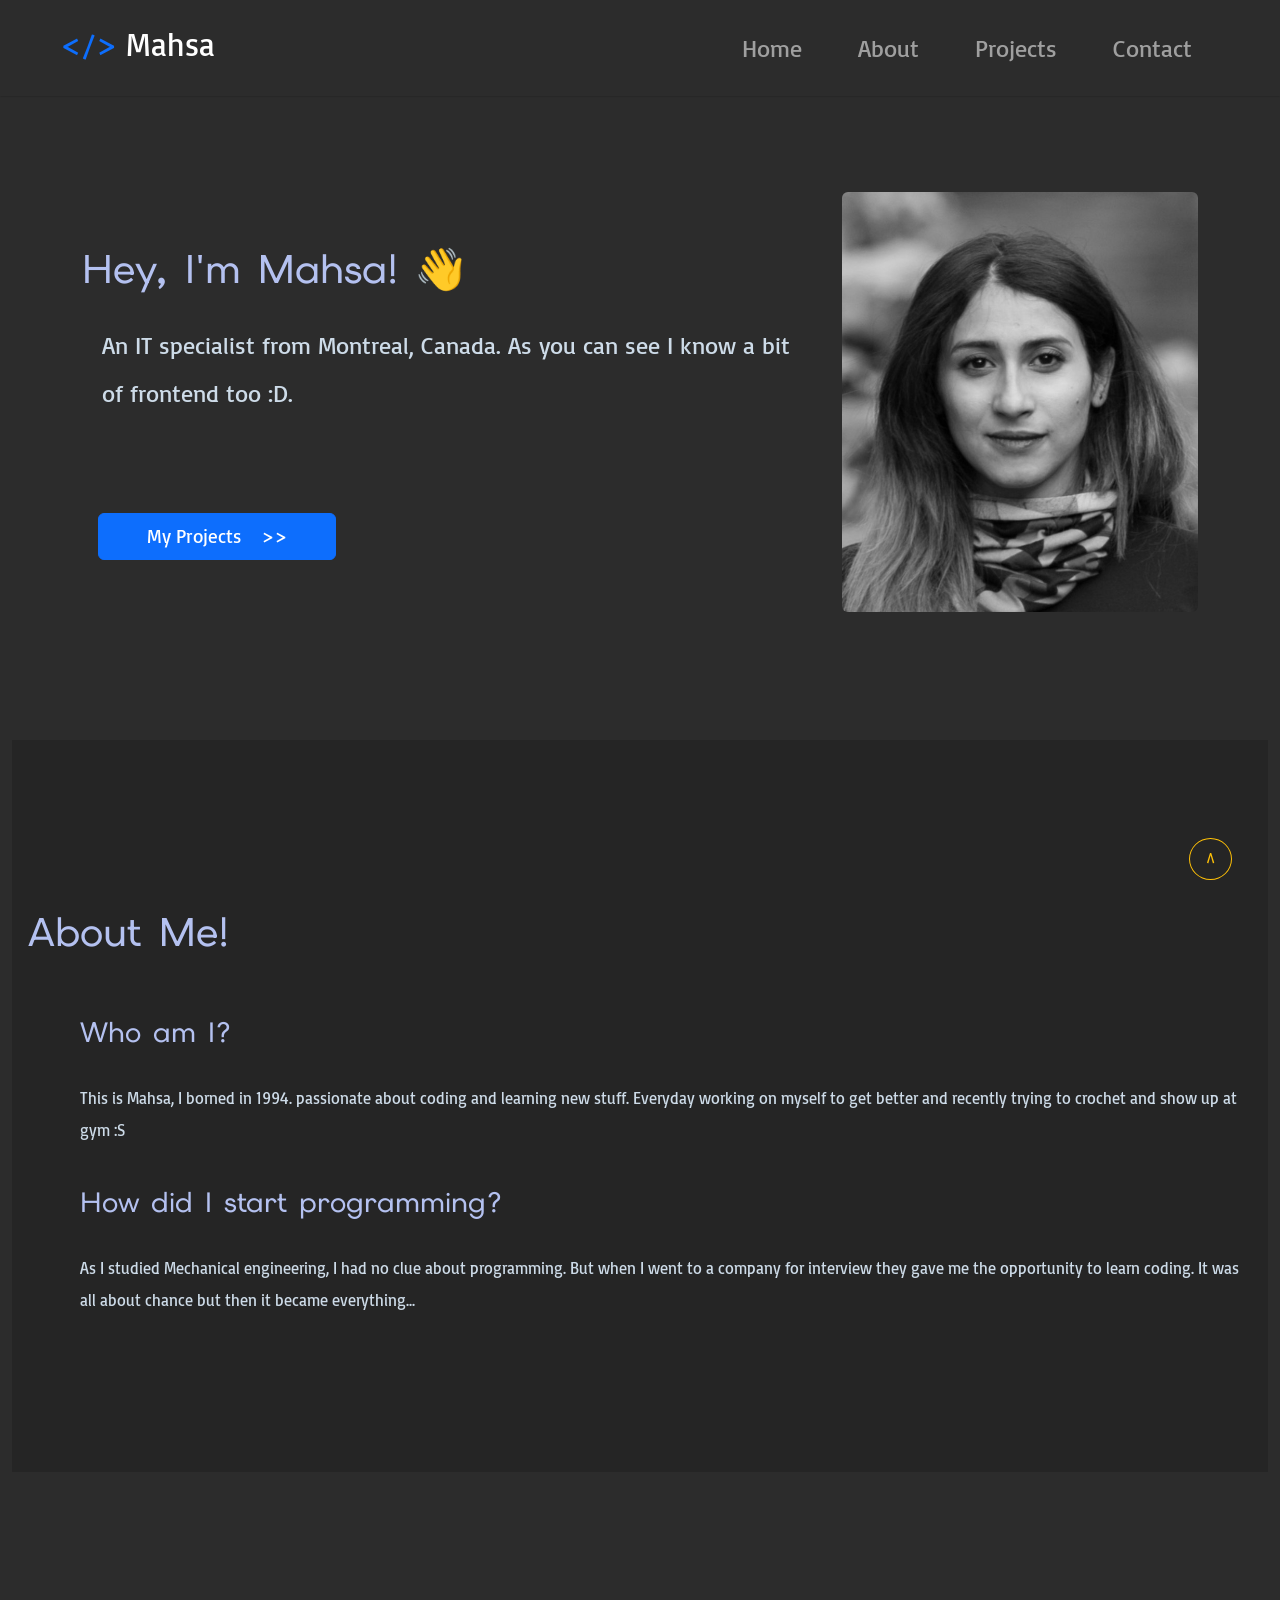
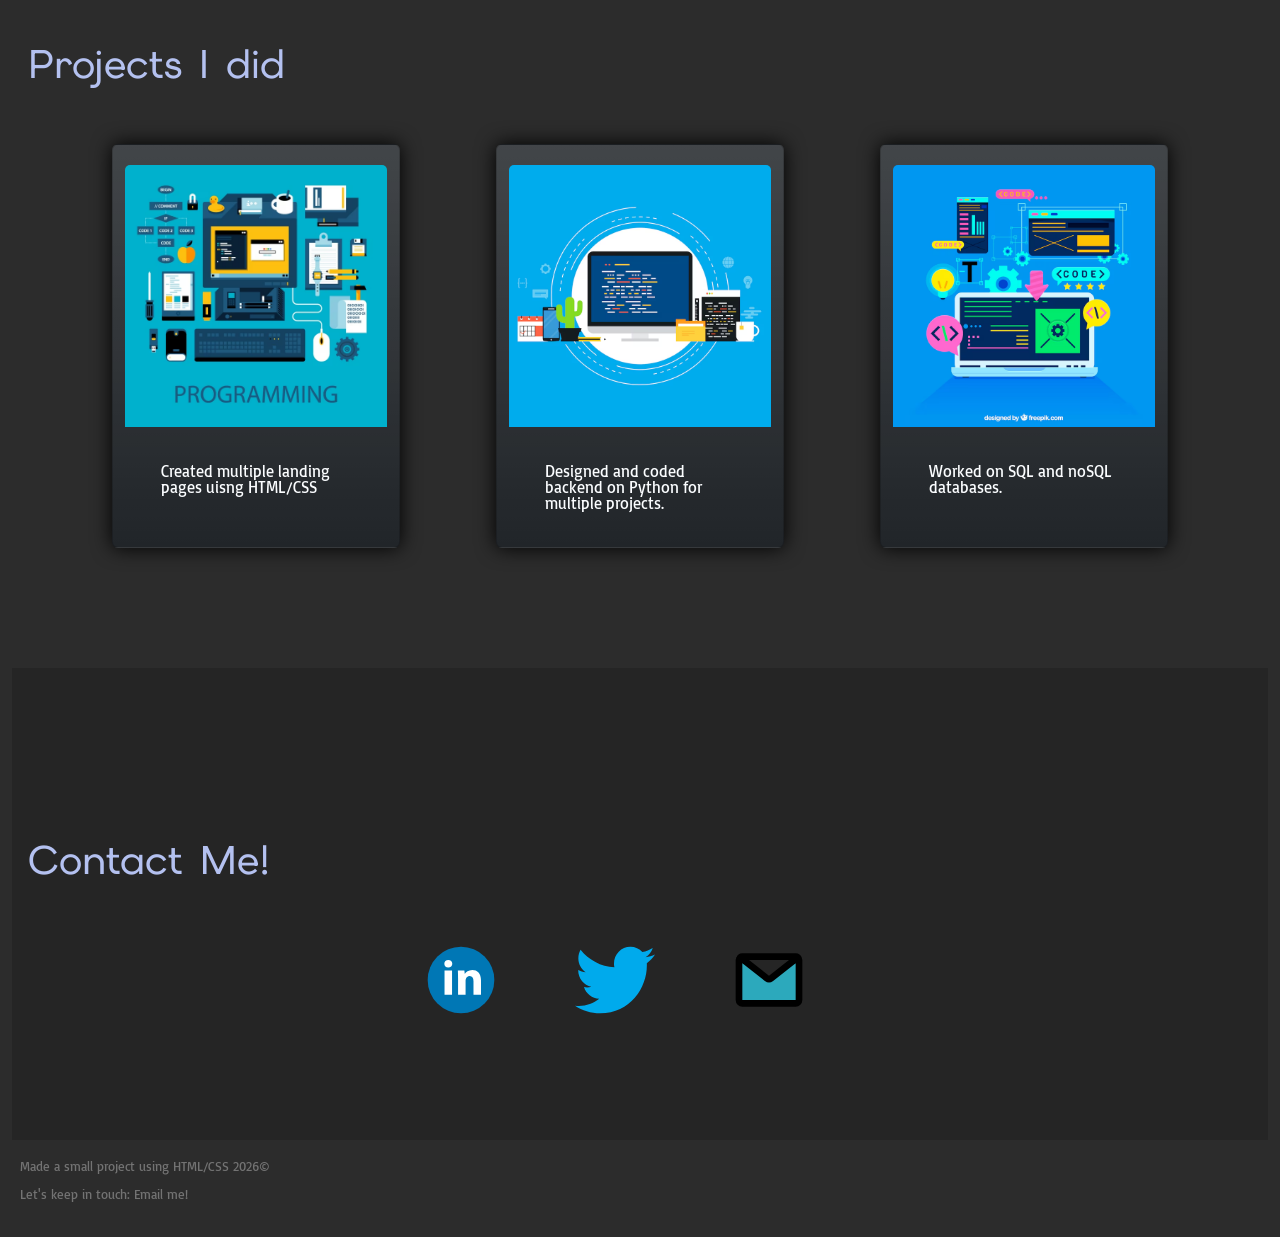
==== index.html @ 157a66ca "First commit to push the project" ====
<!DOCTYPE html>
<html lang="en">

<head>
    <meta charset="UTF-8">
    <meta name="viewport" content="width=device-width, initial-scale=1.0">
    <title>Mahsa's Portfolio</title>
    <link href="https://cdn.jsdelivr.net/npm/bootstrap@5.3.8/dist/css/bootstrap.min.css" rel="stylesheet"
        integrity="sha384-sRIl4kxILFvY47J16cr9ZwB07vP4J8+LH7qKQnuqkuIAvNWLzeN8tE5YBujZqJLB" crossorigin="anonymous">
    <link rel="stylesheet" href="styles.css">
    <link rel="preconnect" href="https://fonts.googleapis.com">
    <link rel="preconnect" href="https://fonts.gstatic.com" crossorigin>
    <link
        href="https://fonts.googleapis.com/css2?family=Basic&family=Elms+Sans:ital,wght@0,100..900;1,100..900&display=swap"
        rel="stylesheet">
</head>

<body>
    <!-- putting the whole body into a div for having better experience on bigger screens -->
    <div id="body">
        <header class="sticky-top">
            <!-- navbar -->
            <nav class="navbar navbar-expand-lg navbar-dark mx-lg-5">
                <div class="container-fluid">
                    <a class="navbar-brand" href="#">
                        <h2><span>&lt;/> </span>Mahsa</h2>
                    </a>
                    <button class="navbar-toggler" type="button" data-bs-toggle="collapse" data-bs-target="#navbarNav"
                        aria-controls="navbarNav" aria-expanded="false" aria-label="Toggle Navigation">
                        <span class="navbar-toggler-icon"></span>
                    </button>
                    <div class="collapse navbar-collapse" id="navbarNav">
                        <ul class="navbar-nav ms-auto mb-2 mb-lg-0">
                            <li class="nav-item"><a class="nav-link" href="#">Home</a></li>
                            <li class="nav-item"><a class="nav-link" href="#about">About</a></li>
                            <li class="nav-item"><a class="nav-link" href="#projects">Projects</a></li>
                            <li class="nav-item"><a class="nav-link" href="#contact">Contact</a></li>
                        </ul>
                    </div>

                </div>

            </nav>
        </header>
        <!-- body contect -->
        <div class="container-fluid">
            <!-- hero -->
            <section class="container py-5 mt-lg-5" id="hero">
                <div class="row align-items-center text-center text-md-start">

                    <!-- Image -->
                    <div class="col-12 col-md-4 order-1 order-md-2 mb-4 mb-md-0">
                        <img src="images/Mahsa1.jpeg" alt="profile picture" class="img-fluid rounded mx-auto d-block">
                    </div>

                    <!-- Content -->
                    <div class="col-12 col-md-8 order-2 order-md-1">
                        <h1>Hey, I'm Mahsa! 👋</h1>
                        <p>
                            An IT specialist from Montreal, Canada.
                            As you can see I know a bit of frontend too :D.
                        </p>
                        <button onclick="document.getElementById('projects').scrollIntoView({ behavior: 'smooth' })"
                            class="btn btn-primary px-5 py-2 mx-lg-3 ">
                            My Projects &nbsp;&nbsp;&nbsp;>>
                        </button>
                    </div>

                </div>
            </section>
            <!-- About -->
            <section id="about">
                <h1 class="ms-lg-3 text-center text-md-start py-5">About Me!</h1>
                <h3 class="ms-lg-5 text-center text-md-start py-1">Who am I?</h3>
                <p class="ms-lg-5 text-center text-md-start">
                    This is Mahsa, I borned in 1994. passionate about coding and learning new stuff. Everyday working on
                    myself to get better and recently trying to crochet and show up at gym :S
                </p>
                <h3 class="ms-lg-5 text-center text-md-start py-1">How did I start programming?</h3>
                <p class="ms-lg-5 text-center text-md-start">
                    As I studied Mechanical engineering, I had no clue about programming. But when I went to a company
                    for
                    interview they gave me the opportunity to learn coding. It was all about chance but then it became
                    everything...
                </p>
            </section>
            <!-- projects -->
            <section id="projects">
                <h1 class="ms-lg-3 text-center text-md-start py-5">Projects I did</h1>
                <div class="row justify-content-center g-4">
                    <div class="card mx-5 bg-dark bg-gradient" style="width: 18rem;">
                        <img src="images/image4.avif" class="card-img-top" alt="...">
                        <div class="card-body">
                            <p class="card-text">Created multiple landing pages uisng HTML/CSS</p>
                        </div>
                    </div>

                    <div class="card mx-5 bg-dark bg-gradient" style="width: 18rem;">
                        <img src="images/image2.avif" class="card-img-top" alt="...">
                        <div class="card-body">
                            <p class="card-text">Designed and coded backend on Python for multiple projects.</p>
                        </div>
                    </div>

                    <div class="card mx-5 bg-dark bg-gradient" style="width: 18rem;">
                        <img src="images/image3.avif" class="card-img-top" alt="...">
                        <div class="card-body">
                            <p class="card-text">Worked on SQL and noSQL databases.</p>
                        </div>
                    </div>

                </div>

            </section>
            <!-- Contact -->
            <section id="contact">
                <h1 class="ms-lg-3 text-center text-md-start py-5">Contact Me!</h1>
                <div class="d-flex flex-column flex-md-row justify-content-center align-items-center gap-4">

                    <a href="https://ca.linkedin.com/" target="_blank">
                        <img src="images/linkedin-svgrepo-com.svg" alt="linkedin" class="img-fluid">
                    </a>

                    <a href="https://x.com/" target="_blank">
                        <img src="images/twitter-color-svgrepo-com.svg" alt="twitter" class="img-fluid">
                    </a>

                    <a href="mailto:mahsa-vahidinasab@gmail.com" target="_blank">
                        <img src="images/email-svgrepo-com.svg" alt="email" class="img-fluid">
                    </a>

                </div>

            </section>

        </div>
        <!-- scroll to top button -->
        <button type="button" class="btn btn-outline-warning sticky-bottom me-5 float-end rounded-circle px-3 py-2"
            onclick="document.getElementById('hero').scrollIntoView({ behavior: 'smooth' })">^</button>
        <footer>
            <p>Made a small project using HTML/CSS 2026&copy;</p>
            <p>Let's keep in touch: <a href="mailto:mahsa-vahidinasab@gmail.com">Email me!</a></p>
        </footer>
    </div>

    <script src="https://cdn.jsdelivr.net/npm/bootstrap@5.3.8/dist/js/bootstrap.bundle.min.js"
        integrity="sha384-FKyoEForCGlyvwx9Hj09JcYn3nv7wiPVlz7YYwJrWVcXK/BmnVDxM+D2scQbITxI"
        crossorigin="anonymous"></script>

</body>

</html>
---- styles.css ----
* {
    margin: 0;
    padding: 0;
    box-sizing: border-box;
}
body {
    font-family: "Basic", sans-serif;
    font-size: 16px;
    color: rgb(205, 219, 232);
    background-image: url(images/background.svg);
    background-attachment: fixed;
    line-height: 1;
}

#body {
    max-width: 1600px;
    box-shadow:  0 0 2px 0  #000000;
    margin: auto;
    background-color: #2c2c2c;
}

h1, h3 {
    font-family: "Elms Sans", sans-serif;
    color: #b4c1f0;
    
}
section {
    padding-top: 120px;
    padding-bottom: 120px;
}
p, h3{
    padding: 20px;
}

a {
    text-decoration: none;
    color: inherit;
}

/* Navbar
------------------------ */
header {
    background-color: #2c2c2c;
    box-shadow:  0 0 2px 0  #00000050;
}
header ul li {
    padding: 20px;
    font-size: 1.5rem;
    transition: color 1s;
}
header ul li:hover {
    color: #fbfdff;
}
header h2 span {
    color: #0d6efd;
}
.navbar-brand h2 {
    font-size: 2rem;
}

/* Hero
------------------------ */

#hero p {
    font-size: 1.5rem;
    line-height: 2;
}
#hero button {
    font-size: 1.2rem;
    margin-top: 60px;
}
#hero img {
    filter: grayscale(100%);
}

/* About
------------------------ */

#about {
    margin-top: 80px;
    background-color: #252525;
}
#about p {
    line-height: 2;
}

/* Project
------------------------- */
#projects img {
    margin-top: 20px;
    
}
.card {
    box-shadow: 0 0 20px 0  #000000;
    color: #fbfdff;
}

/* Contact
-------------------------- */
#contact img {
    width: 50px;
    height: 50px;
}
#contact {
    background-color: #252525;
}

@media (min-width:1200px) {
    #contact img {
    width: 80px;
    height: 80px;
    margin-right: 50px;
}
}

/* footer
-------------------------- */
footer {
    padding: 20px;
}
footer p {
    font-size: 0.8rem;
    padding: 0;
    color: #737373;
}

.sticky-bottom {
    bottom: 20px;
}
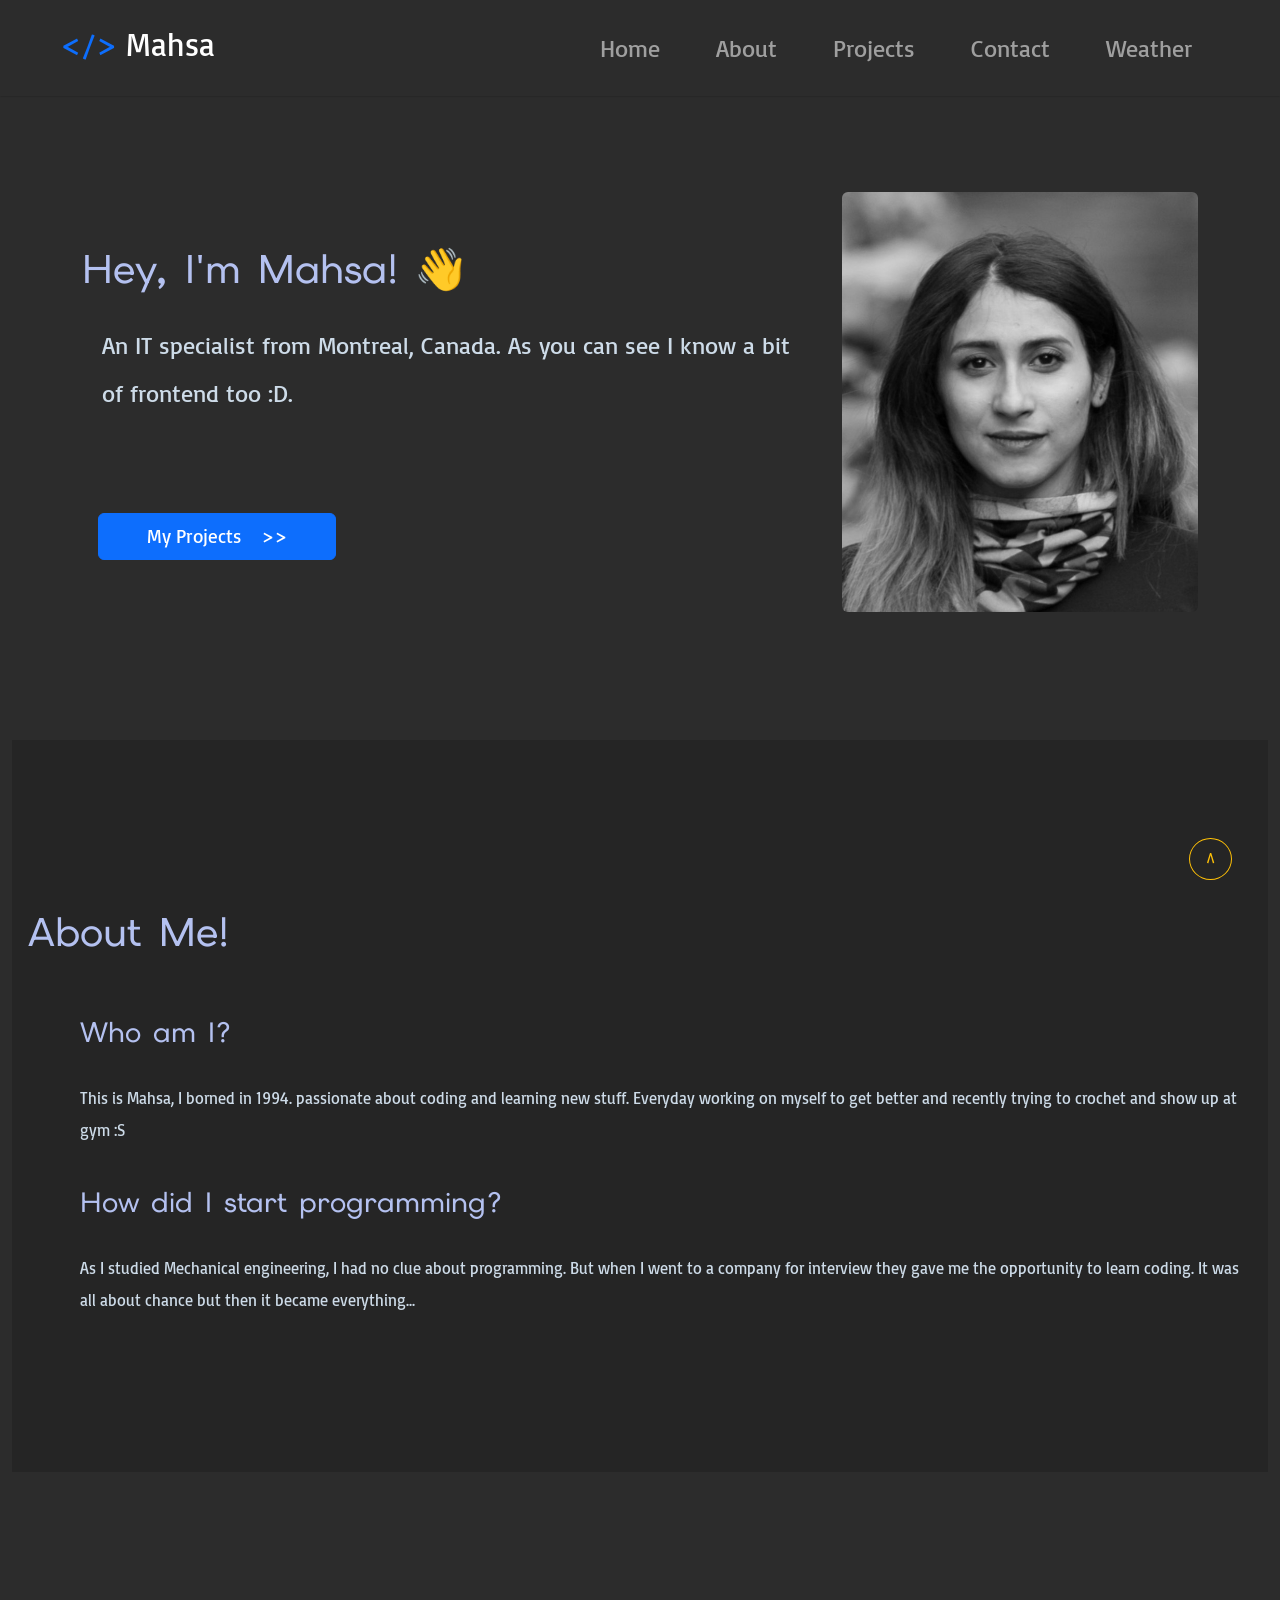
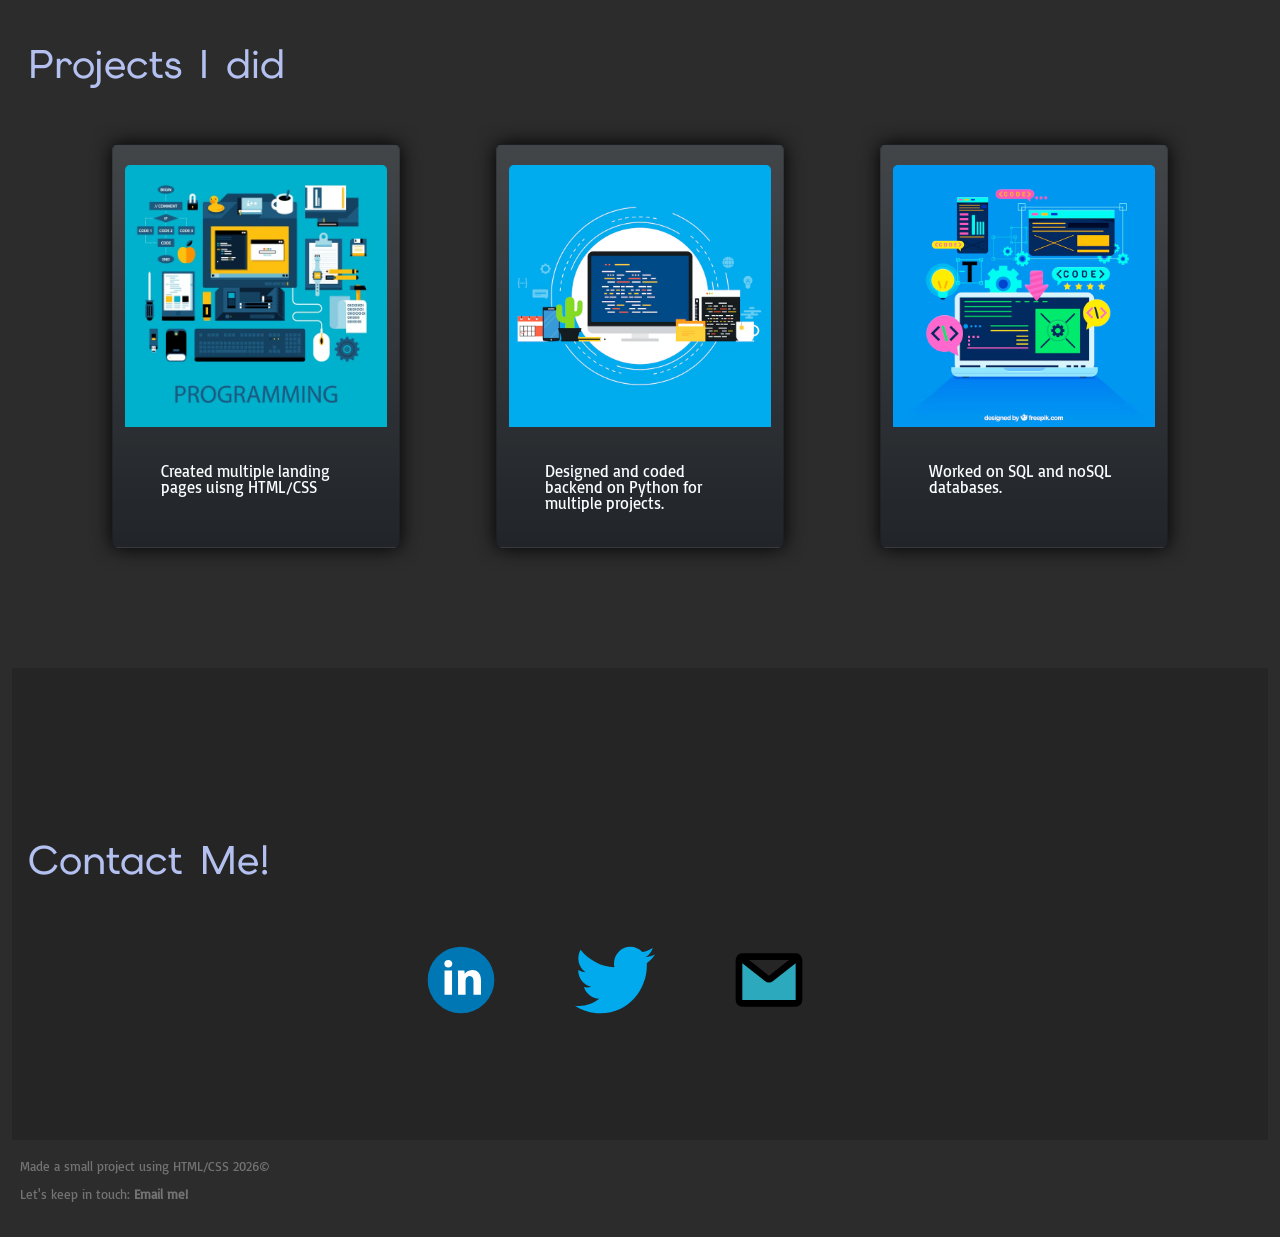
==== commit c1e63b23: "adding the weather api fetch" ====
--- a/index.html
+++ b/index.html
@@ -13,11 +13,12 @@
     <link
         href="https://fonts.googleapis.com/css2?family=Basic&family=Elms+Sans:ital,wght@0,100..900;1,100..900&display=swap"
         rel="stylesheet">
+    
 </head>
 
 <body>
     <!-- putting the whole body into a div for having better experience on bigger screens -->
-    <div id="body">
+    <div id="body-container">
         <header class="sticky-top">
             <!-- navbar -->
             <nav class="navbar navbar-expand-lg navbar-dark mx-lg-5">
@@ -35,6 +36,7 @@
                             <li class="nav-item"><a class="nav-link" href="#about">About</a></li>
                             <li class="nav-item"><a class="nav-link" href="#projects">Projects</a></li>
                             <li class="nav-item"><a class="nav-link" href="#contact">Contact</a></li>
+                            <li class="nav-item"><a class="nav-link" href="weather.html">Weather</a></li>
                         </ul>
                     </div>
 
@@ -139,13 +141,14 @@
             onclick="document.getElementById('hero').scrollIntoView({ behavior: 'smooth' })">^</button>
         <footer>
             <p>Made a small project using HTML/CSS 2026&copy;</p>
-            <p>Let's keep in touch: <a href="mailto:mahsa-vahidinasab@gmail.com">Email me!</a></p>
+            <p>Let's keep in touch: <a href="mailto:mahsa-vahidinasab@gmail.com"><b>Email me!</b></a></p>
         </footer>
     </div>
 
     <script src="https://cdn.jsdelivr.net/npm/bootstrap@5.3.8/dist/js/bootstrap.bundle.min.js"
         integrity="sha384-FKyoEForCGlyvwx9Hj09JcYn3nv7wiPVlz7YYwJrWVcXK/BmnVDxM+D2scQbITxI"
         crossorigin="anonymous"></script>
+    
 
 </body>
 
--- a/styles.css
+++ b/styles.css
@@ -12,7 +12,7 @@
     line-height: 1;
 }
 
-#body {
+#body-container {
     max-width: 1600px;
     box-shadow:  0 0 2px 0  #000000;
     margin: auto;
@@ -105,18 +105,13 @@
     background-color: #252525;
 }
 
-@media (min-width:1200px) {
-    #contact img {
-    width: 80px;
-    height: 80px;
-    margin-right: 50px;
-}
-}
 
 /* footer
 -------------------------- */
 footer {
     padding: 20px;
+    position: relative;
+    bottom: 0px;
 }
 footer p {
     font-size: 0.8rem;
@@ -126,4 +121,12 @@
 
 .sticky-bottom {
     bottom: 20px;
-}+}
+
+@media (min-width:1200px) {
+    #contact img {
+    width: 80px;
+    height: 80px;
+    margin-right: 50px;
+}
+}
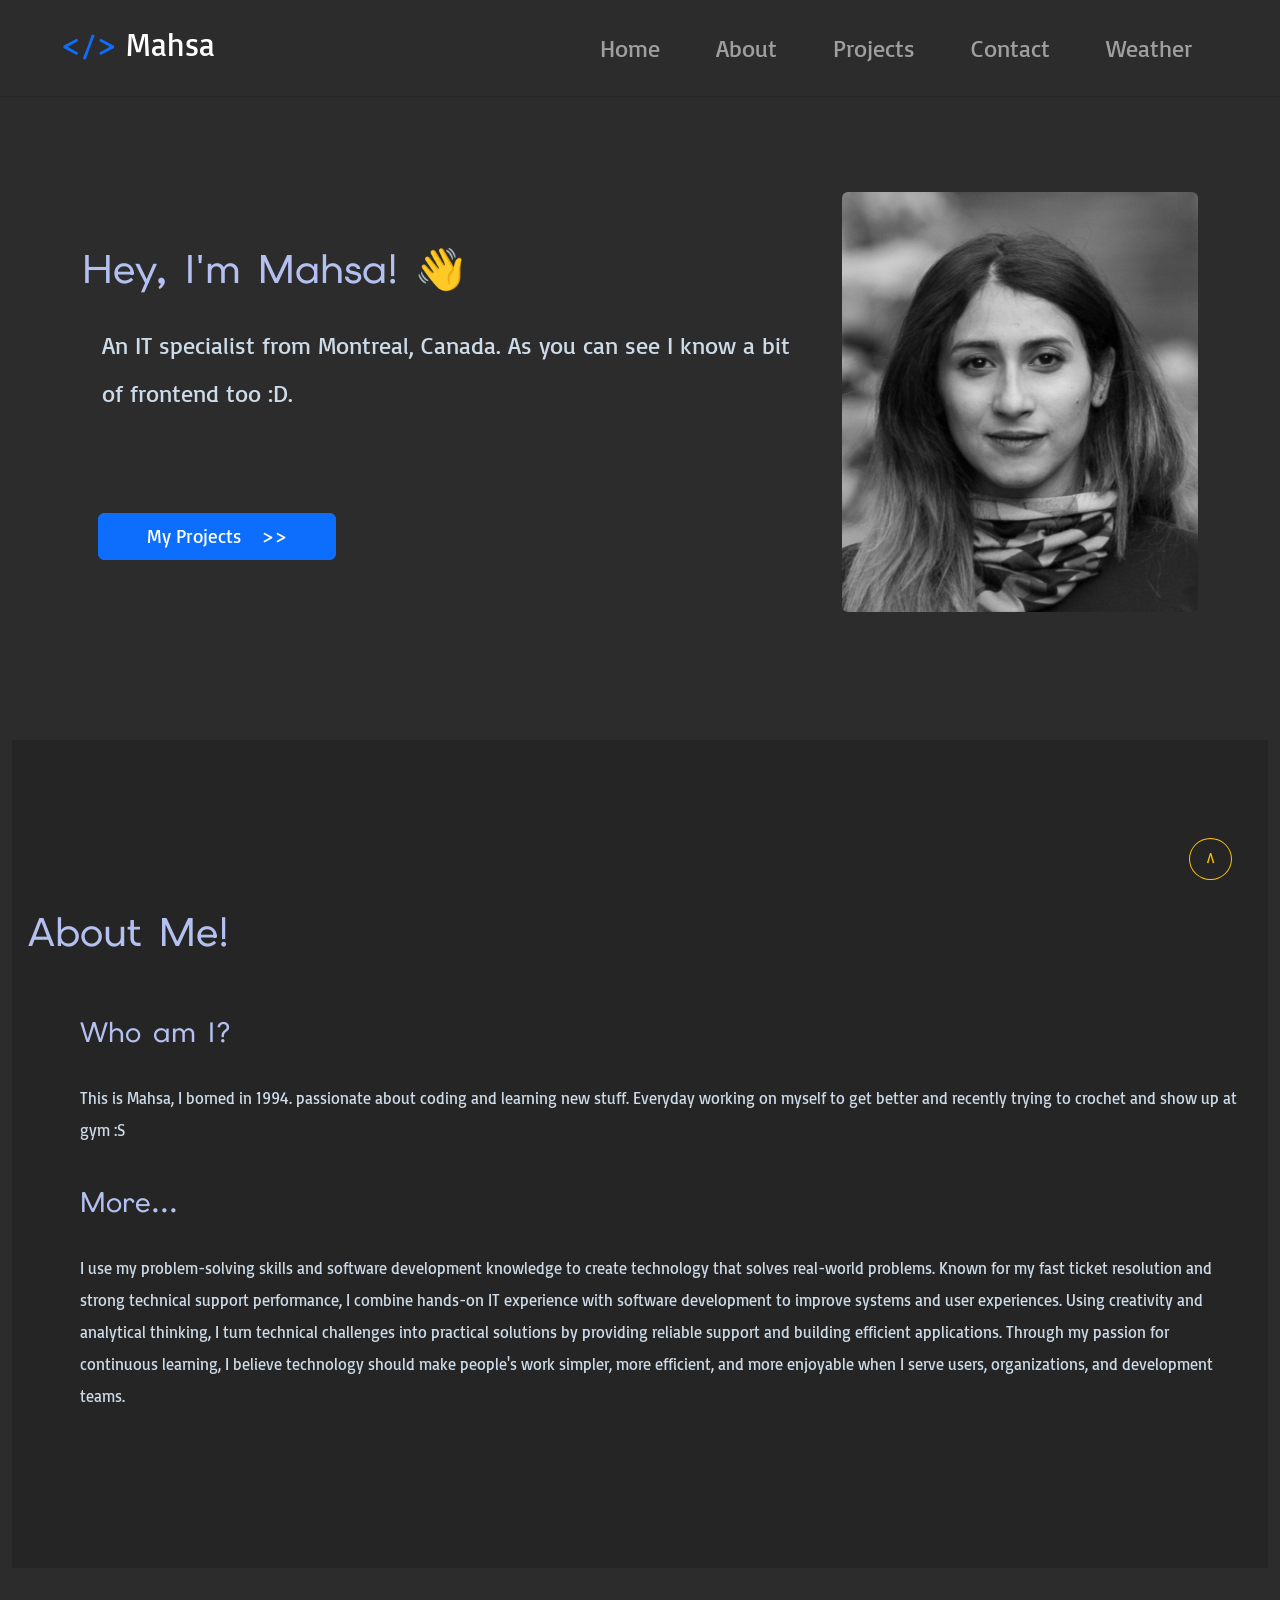
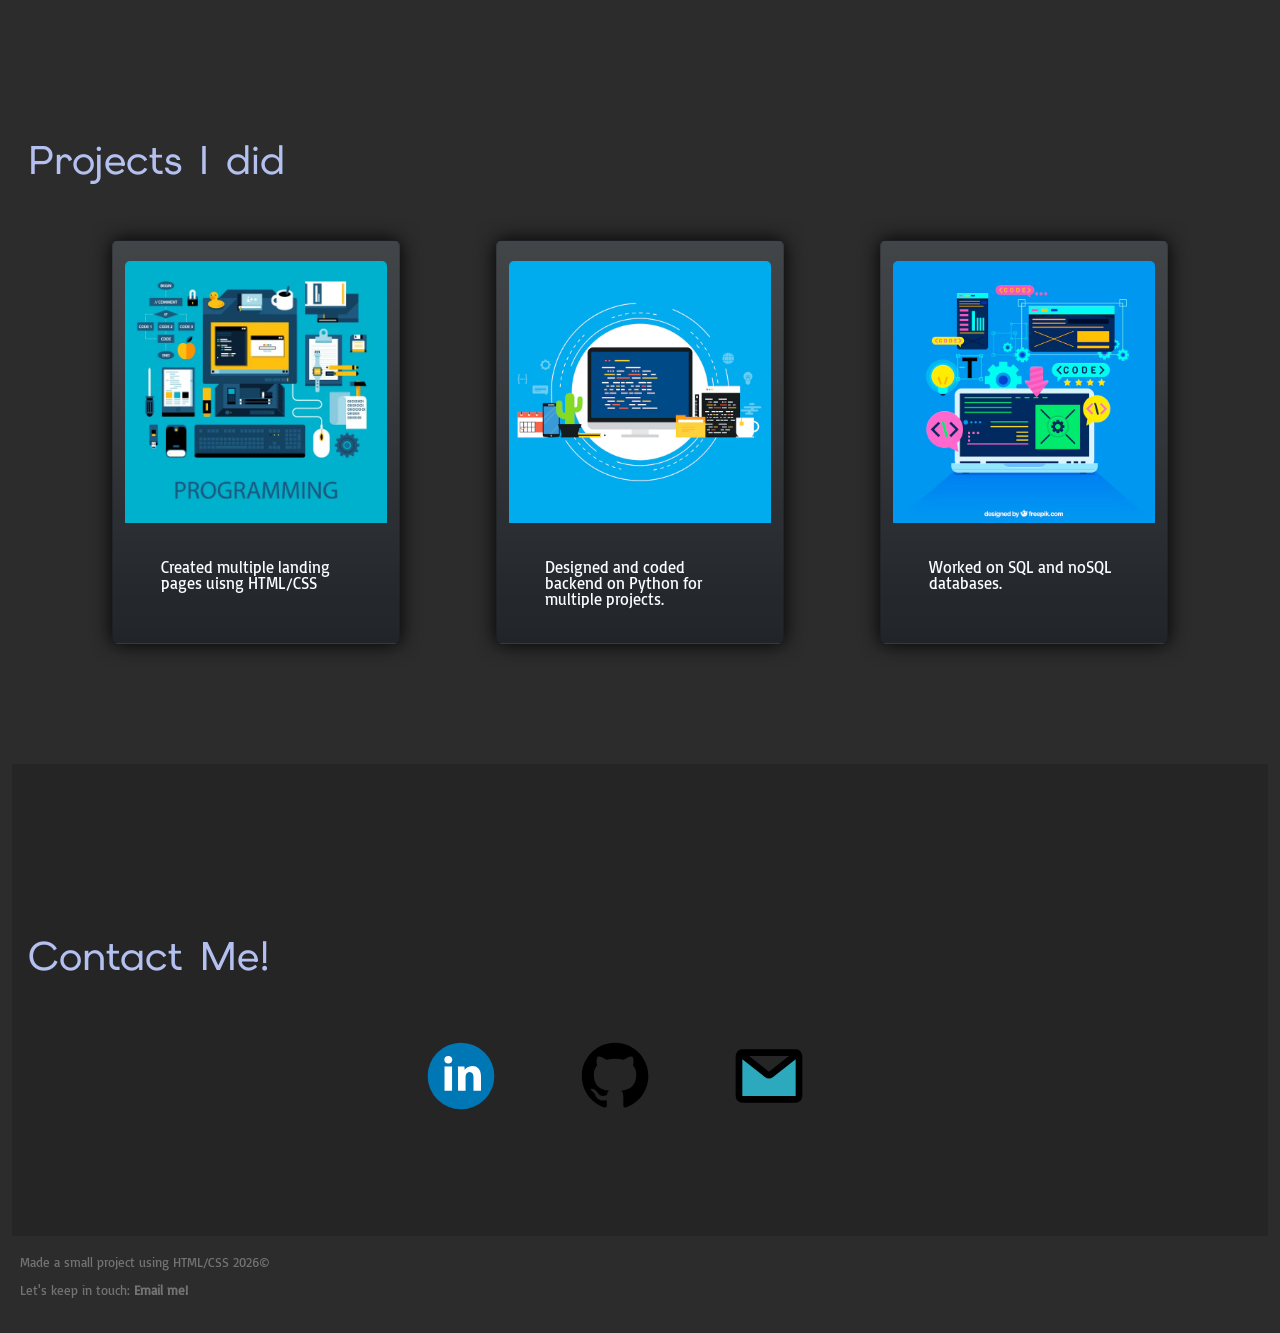
==== commit 98f9f33c: "updating links and about me section" ====
--- a/index.html
+++ b/index.html
@@ -5,6 +5,7 @@
     <meta charset="UTF-8">
     <meta name="viewport" content="width=device-width, initial-scale=1.0">
     <title>Mahsa's Portfolio</title>
+    <link rel="icon" type="image/x-icon" href="/images/code.png">
     <link href="https://cdn.jsdelivr.net/npm/bootstrap@5.3.8/dist/css/bootstrap.min.css" rel="stylesheet"
         integrity="sha384-sRIl4kxILFvY47J16cr9ZwB07vP4J8+LH7qKQnuqkuIAvNWLzeN8tE5YBujZqJLB" crossorigin="anonymous">
     <link rel="stylesheet" href="styles.css">
@@ -78,12 +79,10 @@
                     This is Mahsa, I borned in 1994. passionate about coding and learning new stuff. Everyday working on
                     myself to get better and recently trying to crochet and show up at gym :S
                 </p>
-                <h3 class="ms-lg-5 text-center text-md-start py-1">How did I start programming?</h3>
+                <h3 class="ms-lg-5 text-center text-md-start py-1">More...</h3>
                 <p class="ms-lg-5 text-center text-md-start">
-                    As I studied Mechanical engineering, I had no clue about programming. But when I went to a company
-                    for
-                    interview they gave me the opportunity to learn coding. It was all about chance but then it became
-                    everything...
+                    I use my problem-solving skills and software development knowledge to create technology that solves real-world problems. Known for my fast ticket resolution and strong technical support performance, I combine hands-on IT experience with software development to improve systems and user experiences. Using creativity and analytical thinking, I turn technical challenges into practical solutions by providing reliable support and building efficient applications. Through my passion for continuous learning, I believe technology should make people's work simpler, more efficient, and more enjoyable when I serve users, organizations, and development teams. 
+
                 </p>
             </section>
             <!-- projects -->
@@ -119,12 +118,12 @@
                 <h1 class="ms-lg-3 text-center text-md-start py-5">Contact Me!</h1>
                 <div class="d-flex flex-column flex-md-row justify-content-center align-items-center gap-4">
 
-                    <a href="https://ca.linkedin.com/" target="_blank">
+                    <a href="https://www.linkedin.com/in/mahsa-vahidinasab" target="_blank">
                         <img src="images/linkedin-svgrepo-com.svg" alt="linkedin" class="img-fluid">
                     </a>
 
-                    <a href="https://x.com/" target="_blank">
-                        <img src="images/twitter-color-svgrepo-com.svg" alt="twitter" class="img-fluid">
+                    <a href="https://github.com/mahsavahidinasab/" target="_blank">
+                        <img src="images/github.svg" alt="Github" class="img-fluid">
                     </a>
 
                     <a href="mailto:mahsa-vahidinasab@gmail.com" target="_blank">
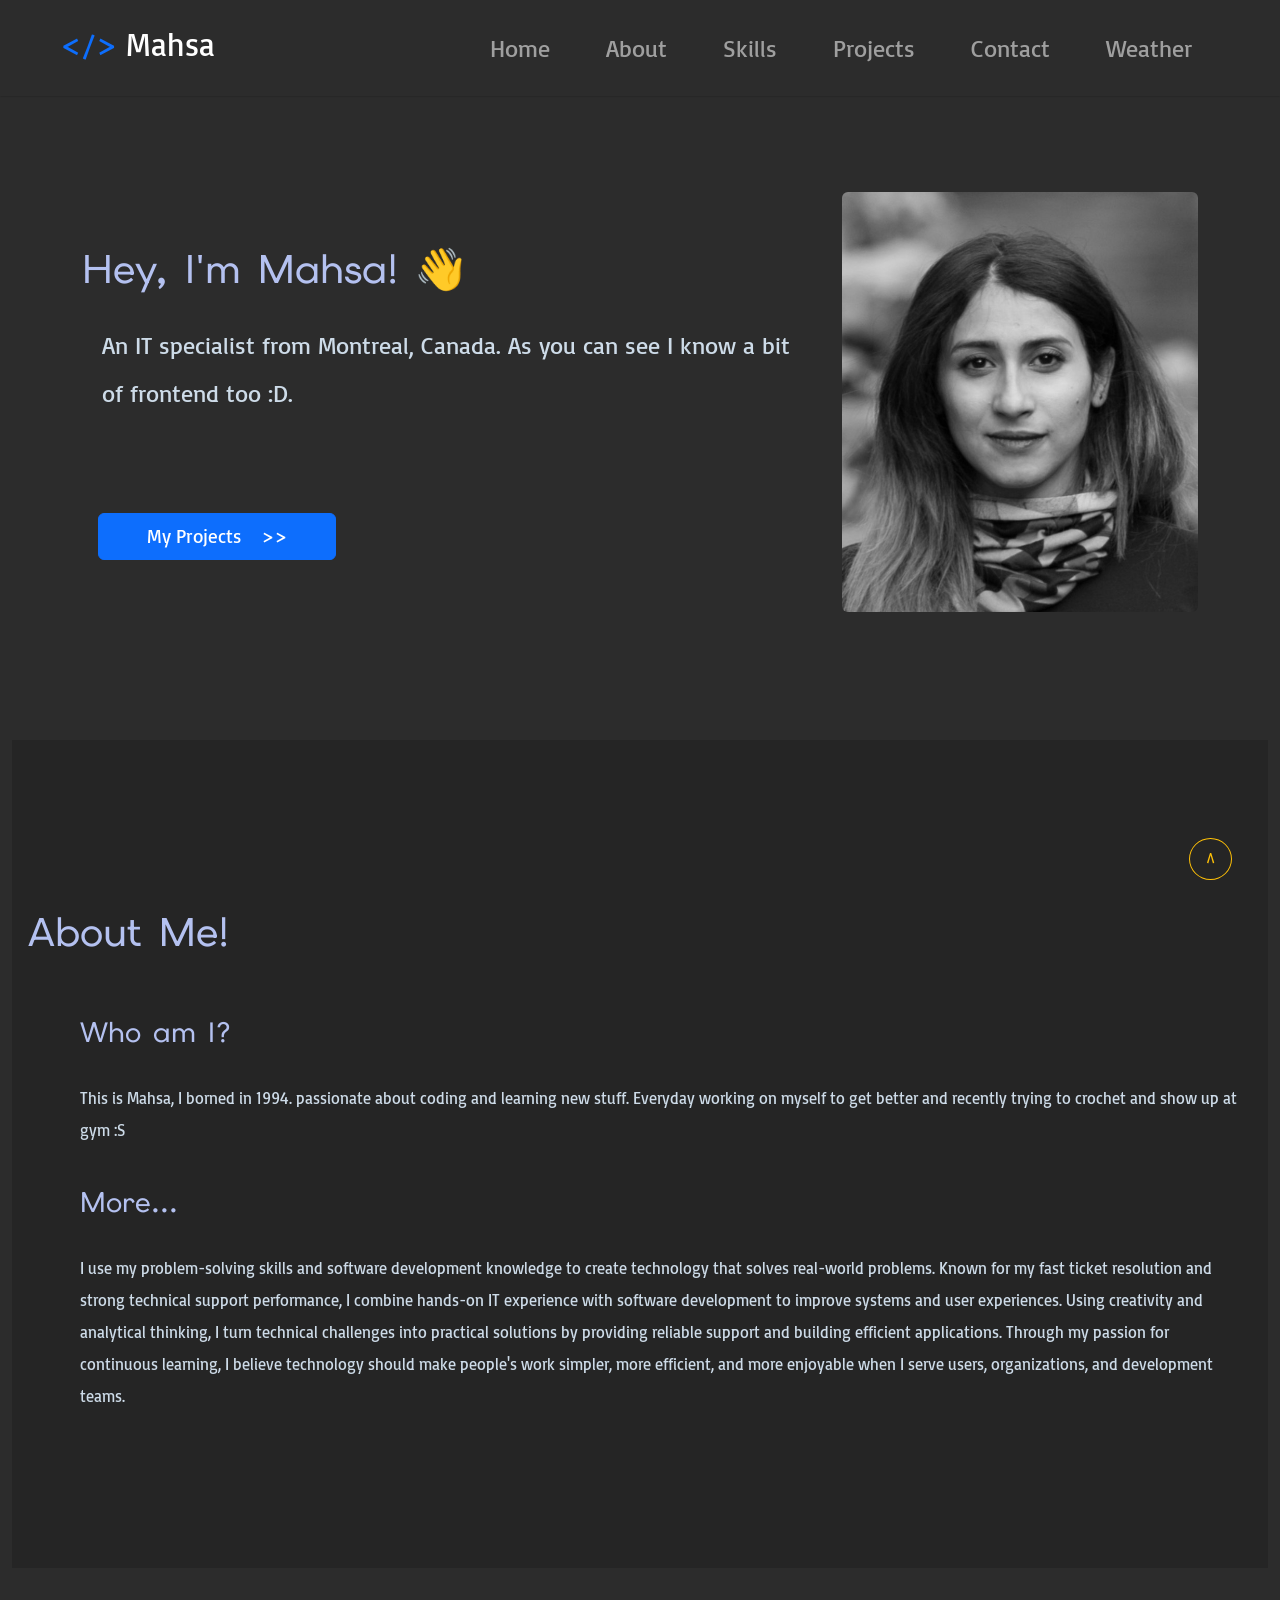
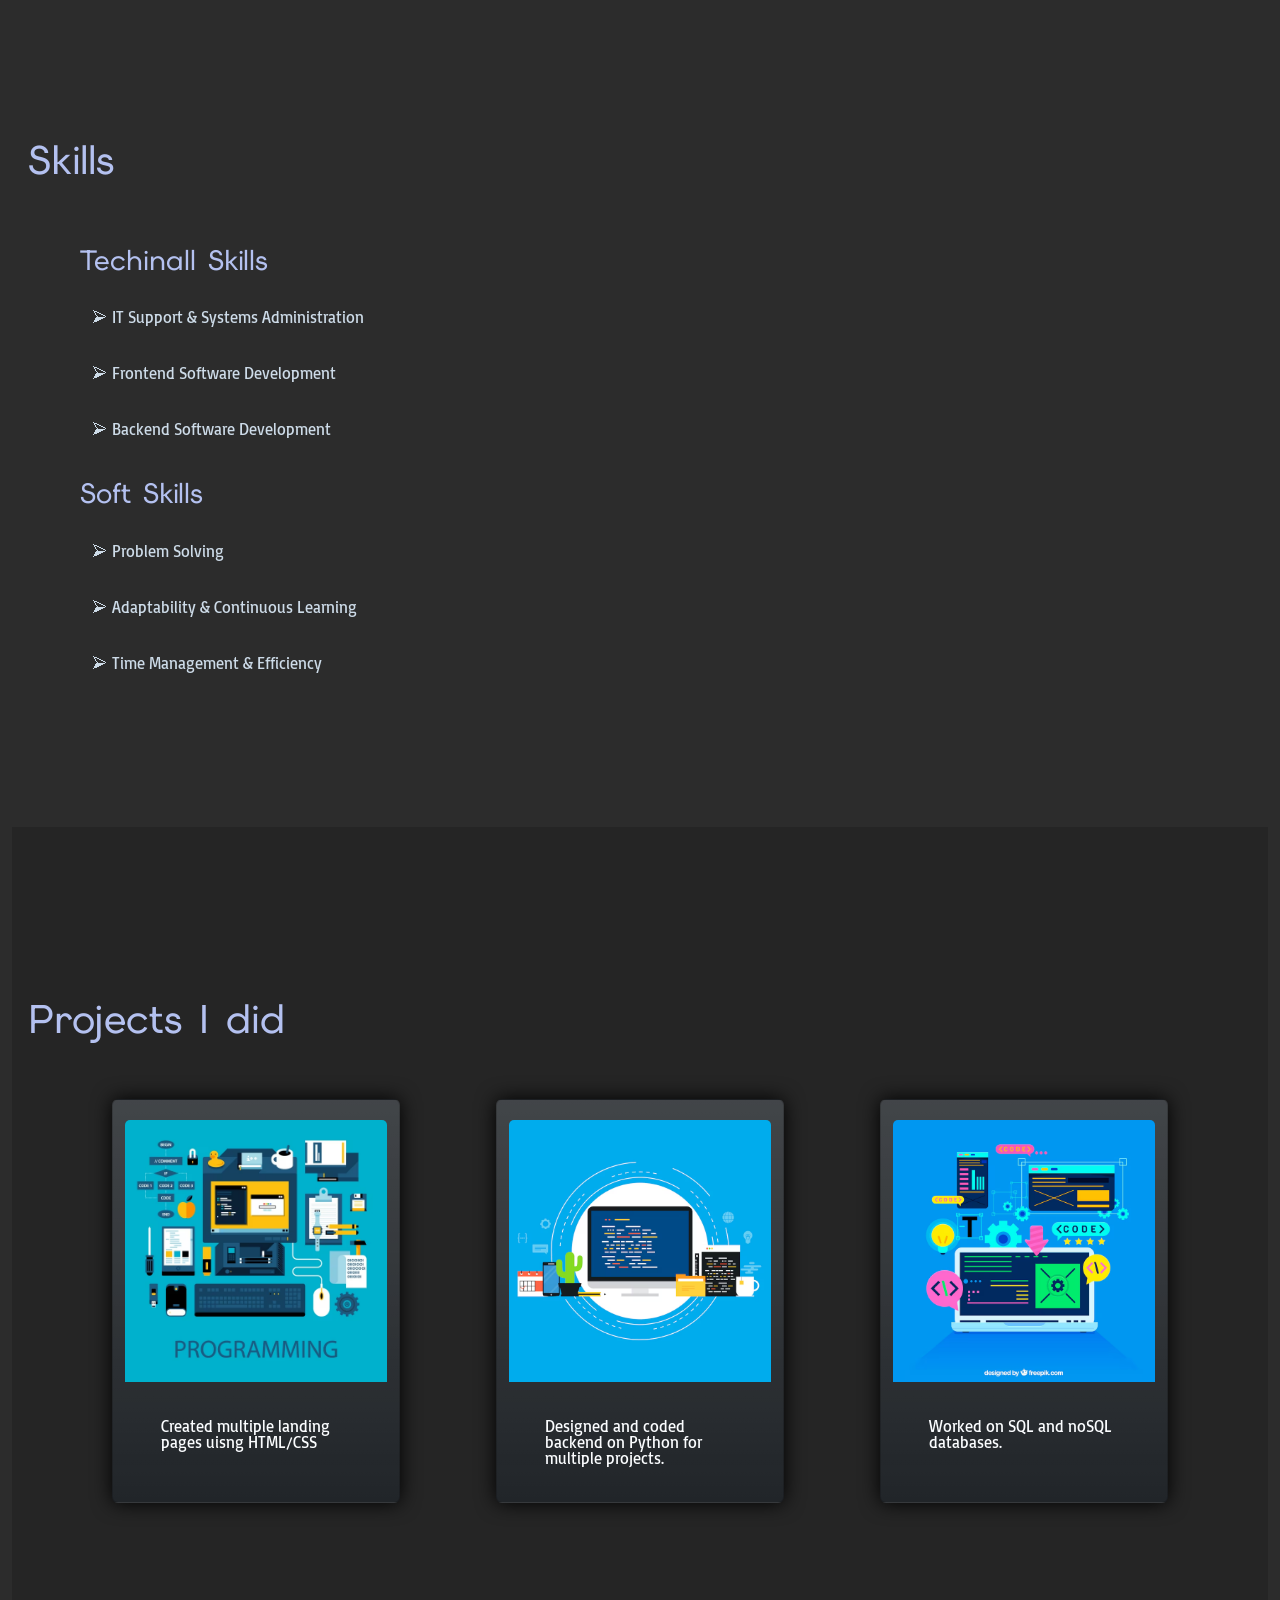
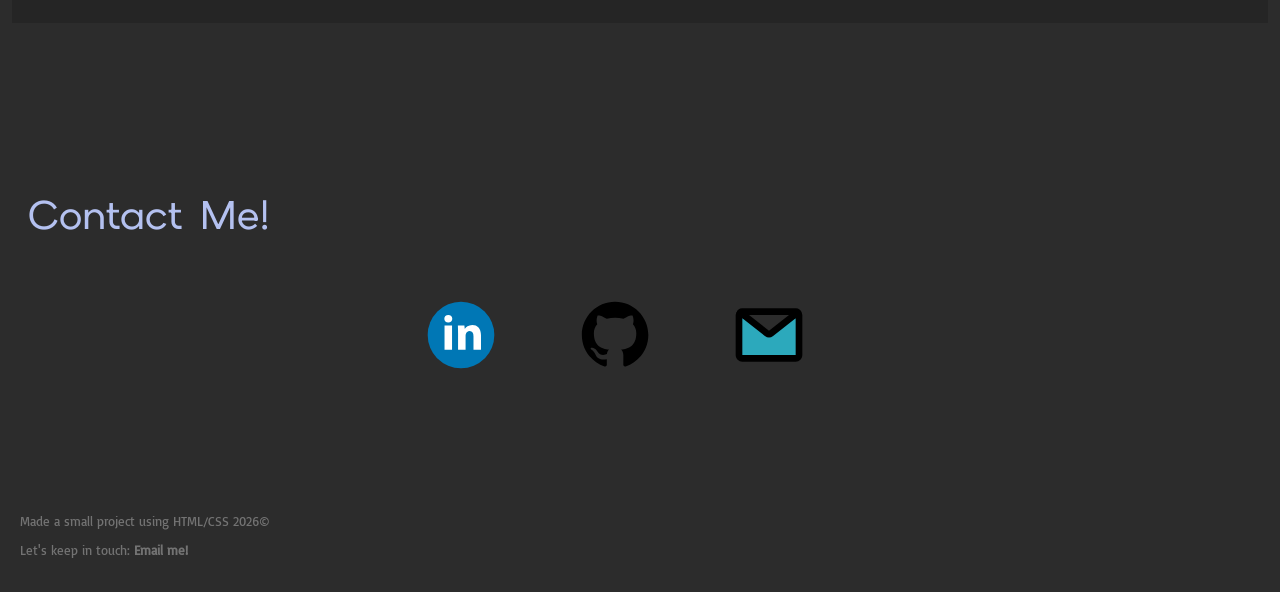
==== commit 934f63ce: "adding skills section" ====
--- a/index.html
+++ b/index.html
@@ -35,6 +35,7 @@
                         <ul class="navbar-nav ms-auto mb-2 mb-lg-0">
                             <li class="nav-item"><a class="nav-link" href="#">Home</a></li>
                             <li class="nav-item"><a class="nav-link" href="#about">About</a></li>
+                            <li class="nav-item"><a class="nav-link" href="#skills">Skills</a></li>
                             <li class="nav-item"><a class="nav-link" href="#projects">Projects</a></li>
                             <li class="nav-item"><a class="nav-link" href="#contact">Contact</a></li>
                             <li class="nav-item"><a class="nav-link" href="weather.html">Weather</a></li>
@@ -85,6 +86,23 @@
 
                 </p>
             </section>
+
+            <!-- SKills -->
+             <section id="skills">
+                <h1 class="ms-lg-3 text-center text-md-start py-5">Skills</h1>
+                <h3 class="ms-lg-5 text-center text-md-start py-1">Techinall Skills</h3>
+                <ul class="list-unstyled text-center text-md-start">
+                    <li>&#11162 IT Support & Systems Administration</li>
+                    <li>&#11162 Frontend Software Development</li>
+                    <li>&#11162 Backend Software Development</li>
+                </ul>
+                <h3 class="ms-lg-5 text-center text-md-start py-1">Soft Skills</h3>
+                <ul class="list-unstyled text-center text-md-start">
+                    <li>&#11162 Problem Solving</li>
+                    <li>&#11162 Adaptability & Continuous Learning</li>
+                    <li>&#11162 Time Management & Efficiency</li>
+                </ul>
+             </section>
             <!-- projects -->
             <section id="projects">
                 <h1 class="ms-lg-3 text-center text-md-start py-5">Projects I did</h1>
@@ -113,6 +131,8 @@
                 </div>
 
             </section>
+
+            
             <!-- Contact -->
             <section id="contact">
                 <h1 class="ms-lg-3 text-center text-md-start py-5">Contact Me!</h1>
@@ -126,8 +146,8 @@
                         <img src="images/github.svg" alt="Github" class="img-fluid">
                     </a>
 
-                    <a href="mailto:mahsa-vahidinasab@gmail.com" target="_blank">
-                        <img src="images/email-svgrepo-com.svg" alt="email" class="img-fluid">
+                    <a target="_blank">
+                        <img src="images/email-svgrepo-com.svg" onclick="copyToClipboard('Mahsa.vahidinasab@gmail.com')" title="mahsa.vahidinasab@gmail.com" alt="email" class="img-fluid">
                     </a>
 
                 </div>
@@ -147,6 +167,14 @@
     <script src="https://cdn.jsdelivr.net/npm/bootstrap@5.3.8/dist/js/bootstrap.bundle.min.js"
         integrity="sha384-FKyoEForCGlyvwx9Hj09JcYn3nv7wiPVlz7YYwJrWVcXK/BmnVDxM+D2scQbITxI"
         crossorigin="anonymous"></script>
+    <script>
+        function copyToClipboard(text) {
+            navigator.clipboard.writeText(text)
+                .then(() => alert("The email has been copied"))
+                .catch(err => console.error("Copy failed:", err));
+        }
+        // copyToClipboard("Mahsa.vahidinasab@gmail.com");
+    </script>
     
 
 </body>
--- a/styles.css
+++ b/styles.css
@@ -32,6 +32,10 @@
     padding: 20px;
 }
 
+#skills li {
+    padding: 20px;
+    margin-left: 60px;
+}
 a {
     text-decoration: none;
     color: inherit;
@@ -86,6 +90,10 @@
 
 /* Project
 ------------------------- */
+#projects {
+    background-color: #252525;
+}
+
 #projects img {
     margin-top: 20px;
     
@@ -100,9 +108,6 @@
 #contact img {
     width: 50px;
     height: 50px;
-}
-#contact {
-    background-color: #252525;
 }
 
 
@@ -128,5 +133,14 @@
     width: 80px;
     height: 80px;
     margin-right: 50px;
+    }
+
 }
+
+@media (max-width:767px) {
+    #skills li {
+        padding: 0;
+        padding-top: 20px;
+        margin: 0;
+    }
 }
